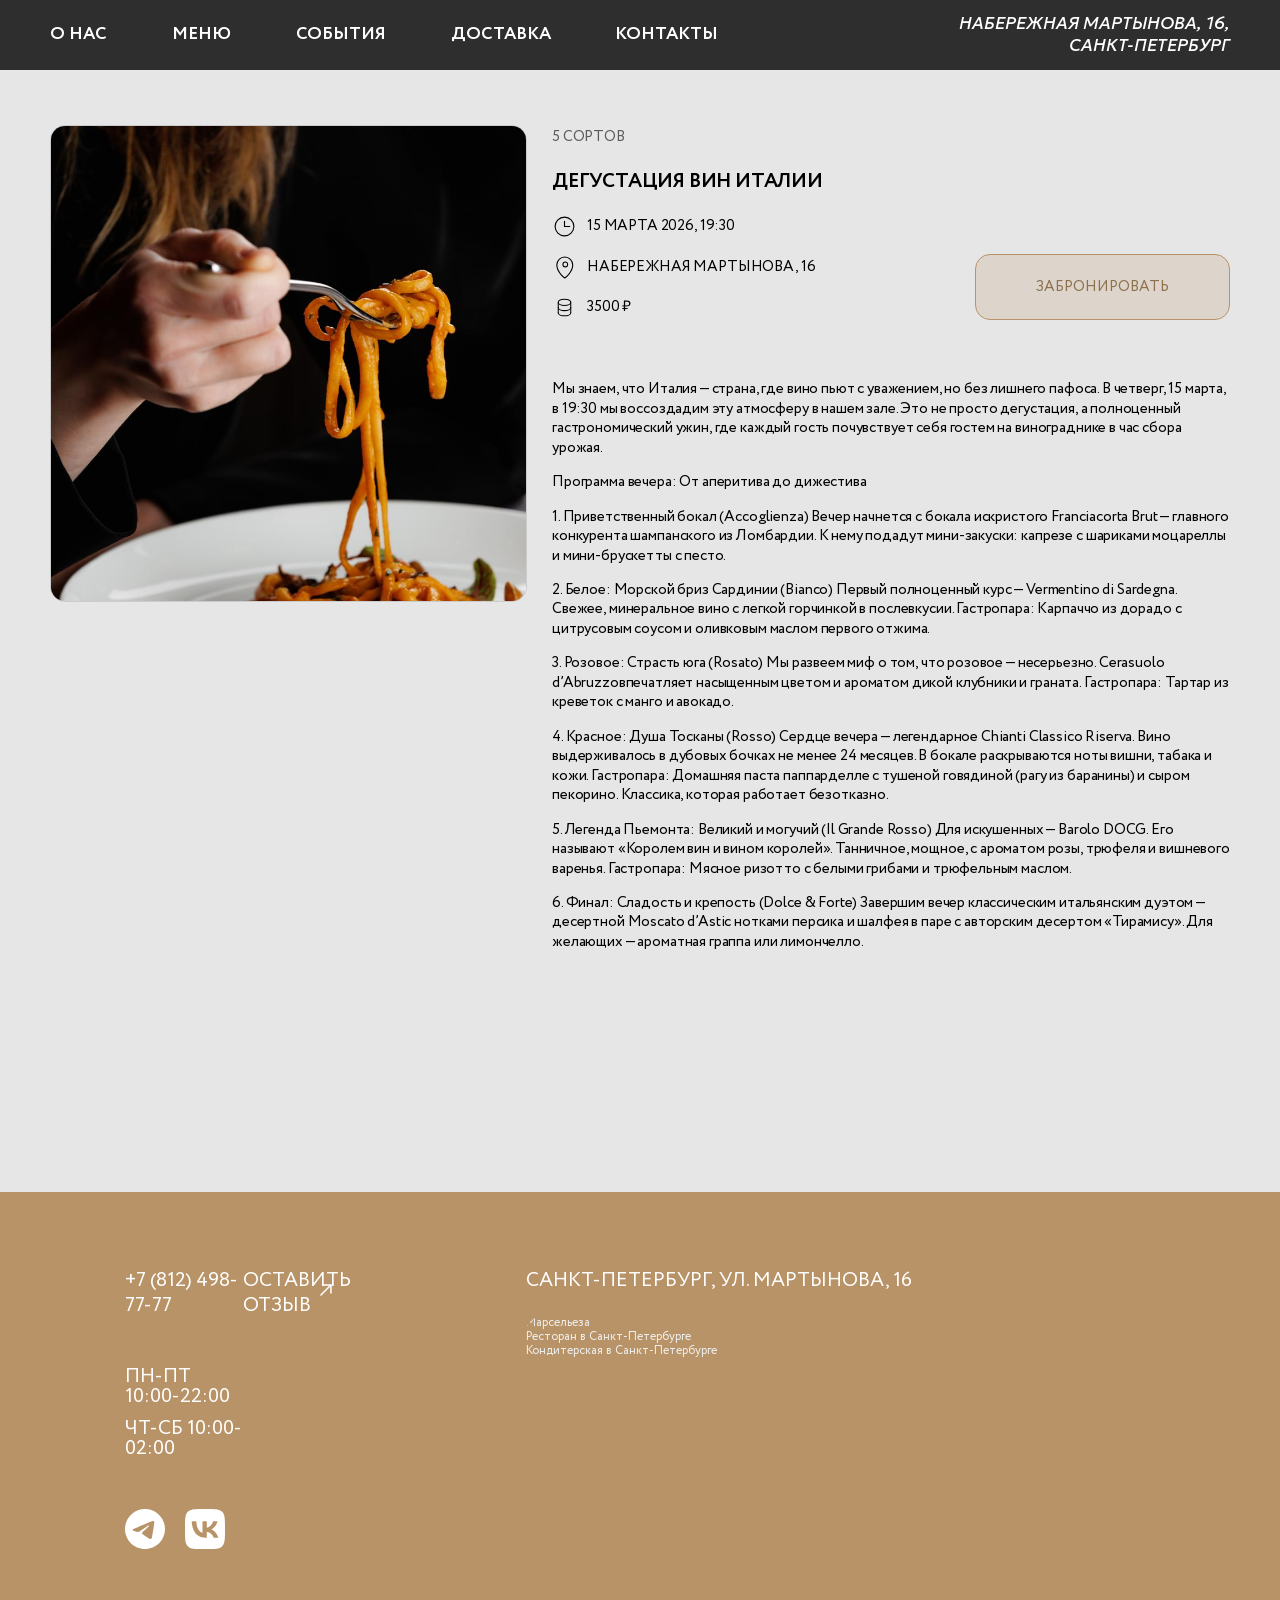
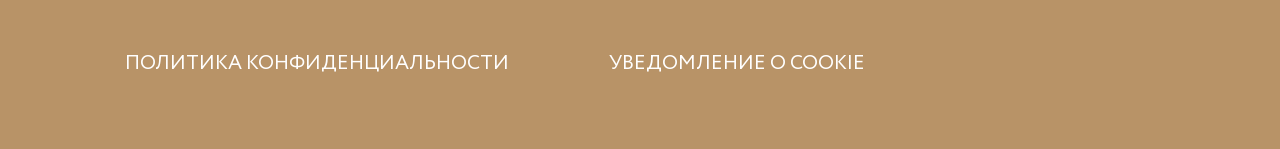
==== event.html @ 3af8a1fd "feature: event page" ====
<!DOCTYPE html>
<html lang="ru">
<head>
    <meta charset="UTF-8"/>
    <meta name="viewport" content="width=device-width, initial-scale=1.0"/>
    <title>La Marsellaise</title>

    <link rel="stylesheet" href="./assets/libs/swiper/swiper-bundle.min.css"/>
    <link rel="stylesheet" href="./style.css"/>
</head>
<body>

<header class="scrolled">
    <div class="header container">
        <nav class="header__btns">
            <a href="#about" class="header__link">О нас</a>
            <a href="#menu" class="header__link">Меню</a>
            <a href="#events" class="header__link">События</a>
            <a href="tel:+78124987777" class="header__link">Доставка</a>
            <a href="#book" class="header__link">Контакты</a>
        </nav>
        <div class="header__contact">
            <a href="https://yandex.ru/maps/-/CLWCRCiI" target="_blank" rel="noopener" class="header__contact-link">
                Набережная Мартынова, 16,
            </a>
            <a href="https://yandex.ru/maps/-/CLWCRCiI" target="_blank" rel="noopener" class="header__contact-link">
                Санкт-Петербург
            </a>
        </div>
    </div>
</header>
<main>
    <section class="singleEvent container section">
        <div class="grid">
            <div class="singleEvent__img">
                <img src="./assets/images/menu.jpg" alt="Дегустация вин Италии">
            </div>
            <div class="singleEvent__content">
                <h2 class="singleEvent__subtitle">5 cортов</h2>
                <h1 class="singleEvent__title">Дегустация вин Италии</h1>
                <div class="singleEvent__info">
                    <ul class="singleEvent__list">
                        <li class="singleEvent__item">
                            <div class="singleEvent__icon">
                                <img src="./assets/images/time.svg" alt="">
                            </div>
                            <p class="singleEvent__param">15 марта 2026, 19:30</p>
                        </li>
                        <li class="singleEvent__item">
                            <div class="singleEvent__icon">
                                <img src="./assets/images/location.svg" alt="">
                            </div>
                            <p class="singleEvent__param">Набережная Мартынова, 16</p>
                        </li>
                        <li class="singleEvent__item">
                            <div class="singleEvent__icon">
                                <img src="./assets/images/price.svg" alt="">
                            </div>
                            <p class="singleEvent__param">3500 ₽</p>
                        </li>
                    </ul>
                    <a href=""
                       class="singleEvent__book btn">ЗАБРОНИРОВАТЬ</a>
                </div>

                <p class="singleEvent__description">Мы знаем, что Италия — страна, где вино пьют с уважением, но без
                    лишнего пафоса. В четверг, 15 марта, в 19:30 мы воссоздадим эту атмосферу в нашем зале. Это не
                    просто дегустация, а полноценный гастрономический ужин, где каждый гость почувствует себя гостем на
                    винограднике в час сбора урожая.</p>
                <p class="singleEvent__description">Программа вечера: От аперитива до дижестива</p>
                <p class="singleEvent__description">1. Приветственный бокал (Accoglienza) Вечер начнется с бокала
                    искристого Franciacorta Brut —
                    главного конкурента шампанского из Ломбардии. К нему подадут мини-закуски: капрезе с шариками
                    моцареллы и мини-брускетты с песто.</p>
                <p class="singleEvent__description">2. Белое: Морской бриз Сардинии (Bianco) Первый полноценный курс
                    — Vermentino di Sardegna. Свежее,
                    минеральное вино с легкой горчинкой в послевкусии. Гастропара: Карпаччо из дорадо с цитрусовым
                    соусом и оливковым маслом первого отжима.</p>
                <p class="singleEvent__description">3. Розовое: Страсть юга (Rosato) Мы развеем миф о том, что розовое —
                    несерьезно. Cerasuolo
                    d’Abruzzoвпечатляет насыщенным цветом и ароматом дикой клубники и граната. Гастропара: Тартар из
                    креветок с манго и авокадо.</p>
                <p class="singleEvent__description">4. Красное: Душа Тосканы (Rosso) Сердце вечера — легендарное Chianti
                    Classico Riserva. Вино
                    выдерживалось в дубовых бочках не менее 24 месяцев. В бокале раскрываются ноты вишни, табака и
                    кожи. Гастропара: Домашняя паста паппарделле с тушеной говядиной (рагу из баранины) и сыром
                    пекорино. Классика, которая работает безотказно.</p>
                <p class="singleEvent__description">5. Легенда Пьемонта: Великий и могучий (Il Grande Rosso) Для
                    искушенных — Barolo DOCG. Его называют
                    «Королем вин и вином королей». Танничное, мощное, с ароматом розы, трюфеля и вишневого
                    варенья. Гастропара: Мясное ризотто с белыми грибами и трюфельным маслом.</p>
                <p class="singleEvent__description">6. Финал: Сладость и крепость (Dolce & Forte) Завершим вечер
                    классическим итальянским дуэтом —
                    десертной Moscato d’Astiс нотками персика и шалфея в паре с авторским десертом «Тирамису». Для
                    желающих — ароматная граппа или лимончелло.</p>
            </div>
        </div>
    </section>
</main>
<footer>
    <div class="footer container grid">
        <div class="footer__info">
            <div class="footer__info-block">
                <div class="footer__phone">
                    <a href="tel:+78124987777">+7 (812) 498-77-77</a>
                </div>
                <p class="footer__time">пн-пт 10:00-22:00</p>
                <p class="footer__time last">чт-сб 10:00-02:00</p>
                <div class="footer__social">
                    <div>
                        <img src="./assets/images/tg.svg" alt="Телеграм">
                    </div>
                    <div>
                        <img src="./assets/images/vk.svg" alt="ВК">
                    </div>
                </div>
            </div>
            <div class="footer__review">
                <a href="" class="footer__review-link">оставить отзыв</a>
            </div>
        </div>
        <div class="footer__map">
            <div class="footer__address">
                <a href="">Санкт-Петербург, ул. Мартынова, 16</a>
            </div>
            <div class="footer__y-map">
                <div style="position:relative;overflow:hidden;width: 100%"><a
                        href="https://yandex.ru/maps/org/marselyeza/1046329109/?utm_medium=mapframe&utm_source=maps"
                        style="color:#eee;font-size:12px;position:absolute;top:0px;">Марсельеза</a><a
                        href="https://yandex.ru/maps/2/saint-petersburg/category/restaurant/184106394/?utm_medium=mapframe&utm_source=maps"
                        style="color:#eee;font-size:12px;position:absolute;top:14px;">Ресторан в Санкт‑Петербурге</a><a
                        href="https://yandex.ru/maps/2/saint-petersburg/category/confectionary/184108017/?utm_medium=mapframe&utm_source=maps"
                        style="color:#eee;font-size:12px;position:absolute;top:28px;">Кондитерская в
                    Санкт‑Петербурге</a>
                    <iframe src="https://yandex.ru/map-widget/v1/?ll=30.260820%2C59.974401&mode=search&oid=1046329109&ol=biz&z=17.01"
                            width="100%" height="100%" frameborder="1" allowfullscreen="true"
                            style="position:relative;"></iframe>
                </div>
            </div>
        </div>
        <div class="footer__sub">
            <a href="" class="footer__doc">Политика конфиденциальности</a>
            <a href="" class="footer__doc">уведомление о cookie</a>
        </div>
    </div>
</footer>
</body>
</html>
---- style.css ----
/* Шрифты */
@font-face {
    font-family: 'Circe';
    src: url('./assets/fonts/circe_bold.eot'); /* IE 9 Compatibility Mode */
    src: url('./assets/fonts/circe_bold.eot?#iefix') format('embedded-opentype'), /* IE < 9 */ url('./assets/fonts/circe_bold.woff2') format('woff2'), /* Super Modern Browsers */ url('./assets/fonts/circe_bold.woff') format('woff');
    font-weight: bold;
    font-style: normal;
    font-display: swap;
}

@font-face {
    font-family: 'Circe';
    src: url('./assets/fonts/circe_light.eot'); /* IE 9 Compatibility Mode */
    src: url('./assets/fonts/circe_light.eot?#iefix') format('embedded-opentype'), /* IE < 9 */ url('./assets/fonts/circe_light.woff2') format('woff2'), /* Super Modern Browsers */ url('./assets/fonts/circe_light.woff') format('woff');
    font-weight: 300;
    font-style: normal;
    font-display: swap;
}

@font-face {
    font-family: 'Circe';
    src: url('./assets/fonts/circe.eot'); /* IE 9 Compatibility Mode */
    src: url('./assets/fonts/circe.eot?#iefix') format('embedded-opentype'), /* IE < 9 */ url('./assets/fonts/circe.woff2') format('woff2'), /* Super Modern Browsers */ url('./assets/fonts/circe.woff') format('woff');
    font-weight: normal;
    font-style: normal;
    font-display: swap;
}

@font-face {
    font-family: 'Geologica';
    src: url('./assets/fonts/geologica-italic.eot'); /* IE 9 Compatibility Mode */
    src: url('./assets/fonts/geologica-italic.eot?#iefix') format('embedded-opentype'), /* IE < 9 */ url('./assets/fonts/geologica-italic.woff2') format('woff2'), /* Super Modern Browsers */ url('./assets/fonts/geologica-italic.woff') format('woff');
    font-weight: normal;
    font-style: italic;
    font-display: swap;
}

/* Сброс стилей */
* {
    padding: 0;
    margin: 0;
    border: 0;
}

*,
*:before,
*:after {
    -moz-box-sizing: border-box;
    -webkit-box-sizing: border-box;
    box-sizing: border-box;
}

:focus,
:active {
    outline: none;
}

a:focus,
a:active {
    outline: none;
}

nav,
footer,
header,
aside {
    display: block;
}

html,
body {
    height: 100%;
    width: 100%;
    font-size: 100%;
    line-height: 1;
    -ms-text-size-adjust: 100%;
    -moz-text-size-adjust: 100%;
    -webkit-text-size-adjust: 100%;
}

input,
button,
textarea {
    font-family: inherit;
}

input::-ms-clear {
    display: none;
}

button {
    cursor: pointer;
}

button::-moz-focus-inner {
    padding: 0;
    border: 0;
}

a,
a:visited {
    text-decoration: none;
}

a:hover {
    text-decoration: none;
}

ul li {
    list-style: none;
}

img {
    vertical-align: top;
}

h1,
h2,
h3,
h4,
h5,
h6 {
    font-size: inherit;
    font-weight: inherit;
}

a {
    color: inherit;
}

/* Базовые стили */
:root {
    font-synthesis: none;
    text-rendering: optimizeLegibility;
    -webkit-font-smoothing: antialiased;
    -moz-osx-font-smoothing: grayscale;
}

html {
    font-size: 20px;
    line-height: normal;
    -webkit-text-size-adjust: 100%;
    overflow-y: scroll;
    scroll-behavior: smooth;
}

@media (max-width: 1800px) {
    html {
        font-size: 20px;
    }
}

@media (max-width: 1400px) {
    html {
        font-size: 1.95vw;
    }
}

@media (max-width: 1024px) {
    html {
        font-size: 2.6vw;
    }
}

@media (max-width: 768px) {
    html {
        font-size: 5.33vw;
    }
}

@media (max-width: 1800px) {
}

@media (max-width: 1400px) {
}

@media (max-width: 1024px) {
}

@media (max-width: 768px) {
}

body {
    background-color: #e6e6e6;
    color: #000;
    font-family: "Circe", sans-serif;
    scrollbar-gutter: stable;
}

.container {
    max-width: 84rem;
    margin: 0 auto;
}

@media (max-width: 1800px) {
    .container {
        max-width: 64rem;
    }
}

@media (max-width: 1400px) {
    .container {
        max-width: none;
        margin: 0;
        padding: 0 2rem;
    }
}

@media (max-width: 768px) {
    .container {
        padding: 0 .8rem;
    }
}

.section {
    margin-bottom: 9rem;
}

@media (max-width: 768px) {
    .section {
        margin-bottom: 7rem;
    }
}

.grid {
    display: grid;
    grid-template-columns: repeat(8, 1fr);
    column-gap: 1rem;
}

@media (max-width: 1400px) {
    .grid {
        column-gap: .8rem;
    }
}

@media (max-width: 768px) {
    .grid {
        grid-template-columns: repeat(4, 1fr);
        column-gap: .4rem;
    }
}

.gold {
    color: #b89367;
}

.title {
    font-weight: 700;
    font-size: 1.6rem;
    line-height: 100%;
    text-transform: uppercase;
    color: #000;
    margin-bottom: 2rem;
}

@media (max-width: 1800px) {
    .title {
        font-size: 1.2rem;
    }
}

@media (max-width: 1400px) {
    .title {
        font-size: 1rem;
    }
}

@media (max-width: 1024px) {
    .title {
        font-size: .8rem;
        margin-bottom: 1.2rem;
    }
}

@media (max-width: 768px) {
    .title {
        grid-column: 1/-1;
    }
}


img {
    width: 100%;
    height: 100%;
    object-fit: contain;
}

svg {
    width: 100%;
    height: auto;
}

main {
    overflow: hidden;
}

[id] {
    scroll-margin-top: 5rem;
}

@keyframes appearHeader {
    from {
        transform: translateY(-100%);
    }
    to {
        transform: translateY(0);
    }
}

@keyframes appearLogo {
    from {
        opacity: 0;
    }
    to {
        opacity: 1;
    }
}

@keyframes appearBtn {
    from {
        opacity: 0;
        transform: translateY(100%);
    }
    to {
        opacity: 1;
        transform: translateY(0);
    }
}

@keyframes appearMobile {
    from {
        transform: translateX(200%);
    }
    to {
        transform: translateX(0);
    }
}

/* Шапка */
header {
    position: fixed;
    width: 100%;
    top: 0;
    overflow: hidden;
    z-index: 1;
    transform: translateY(-100%);
    transition: background-color 0.2s;
    animation: appearHeader 0.5s ease 0.5s forwards;
}

header.scrolled {
    background: rgba(0, 0, 0, 0.8);
    z-index: 2;
}

header.scrolled .header {
    padding-top: 0.8rem;
    padding-bottom: 0.8rem;
    align-items: center;
}

@media (max-width: 1800px) {
    header.scrolled .header {
        padding-top: 0.6rem;
        padding-bottom: 0.6rem;
    }
}

@media (max-width: 768px) {
    header.scrolled .header {
        padding-top: 0.4rem;
        padding-bottom: 0.4rem;
    }
}

.header {
    padding-top: 1.2rem;
    padding-bottom: 1.2rem;
    display: flex;
    align-items: flex-start;
    justify-content: space-between;
    transition: padding 0.2s;
}

.header__btns {
    display: flex;
    align-items: center;
    gap: 3.5rem;
}

@media (max-width: 1800px) {
    .header__btns {
        gap: 2.6rem;
    }
}

@media (max-width: 1024px) {
    .header__btns {
        gap: 1.6rem;
    }
}

@media (max-width: 768px) {
    .header__btns {
        gap: .6rem;
        justify-content: space-between;
        width: 100%;
    }
}

.header__link:hover,
.header__contact-link:hover {
    color: #b89367;
}

.header__link,
.header__contact-link {
    display: block;
    color: #fff;
    font-size: 1rem;
    text-transform: uppercase;
    font-weight: 700;
    transition: color 0.2s;
}

.header__contact-link {
    font-weight: 400;
    font-family: 'Geologica', sans-serif;
    font-style: italic;
}

@media (max-width: 1800px) {
    .header__link,
    .header__contact-link {
        font-size: 0.7rem;
    }
}

@media (max-width: 1024px) {
    .header__link,
    .header__contact-link {
        font-size: 0.6rem;
    }
}

.header__contact {
    display: flex;
    flex-direction: column;
    align-items: flex-end;
    gap: 0.2rem;
}

@media (max-width: 768px) {
    .header__contact {
        display: none;
    }
}

/* Первый экран */
.screen {
    height: 100vh;
    position: relative;
    overflow: hidden;
}

.screen__container {
    display: flex;
    flex-direction: column;
    justify-content: center;
    align-items: center;
    gap: 2rem;
    position: absolute;
    width: 100%;
    height: 100%;
}

@media (max-width: 1800px) {
    .screen__container {
        gap: 1.2rem;
    }
}

.screen__bg {
    position: absolute;
    width: 100%;
    height: 100%;
    background: #000;
}

.screen__bg img {
    object-fit: cover;
}

.screen__logo {
    width: 20.5rem;
    opacity: 0;
    animation: appearLogo 1s ease 1s forwards;
}

@media (max-width: 1024px) {
    .screen__logo {
        width: 14.5rem;
    }
}

.screen__subtitle, .screen__time {
    width: 20.5rem;
    font-weight: 400;
    font-size: .8rem;
    line-height: 150%;
    letter-spacing: 0.01em;
    text-transform: uppercase;
    text-align: center;
    color: #fff;
    opacity: 0;
    animation: appearLogo 1s ease 1s forwards;
}

@media (max-width: 1800px) {
    .screen__subtitle, .screen__time {
        font-size: .6rem;
    }
}

@media (max-width: 1024px) {
    .screen__subtitle, .screen__time {
        width: 14.5rem;
    }
}

.screen__time-block {
    display: flex;
    flex-direction: column;
    align-items: center;
    gap: .2rem;
}

.screen__btn:hover {
    color: rgba(255, 255, 255, 0.8);
    border-color: rgba(255, 255, 255, 0.8);
}

.screen__btn:active {
    color: #7e7e7e;
    border-color: #7e7e7e;
}

.screen__btn {
    display: block;
    color: #fff;
    padding: .7rem 2.4rem;
    border-radius: 0.6rem;
    border: 1px solid #fff;
    -webkit-backdrop-filter: blur(10px);
    backdrop-filter: blur(10px);
    font-size: .6rem;
    font-style: normal;
    font-weight: 400;
    line-height: normal;
    text-transform: uppercase;
    opacity: 0;
    cursor: pointer;
    animation: appearLogo 1s ease 1s forwards;
    transition: color 0.2s, border-color 0.2s;
}

@media (max-width: 1800px) {
    .screen__btn {
        border-radius: 0.4rem;
        padding: 0.6rem 1.2rem;
        font-size: 0.7rem;
    }
}

@media (max-width: 1024px) {
    .screen__btn {
        font-size: 0.6rem;
    }
}

.screen__down-block {
    position: absolute;
    width: 100%;
    bottom: 0;
    display: flex;
    align-items: flex-end;
    justify-content: space-between;
    padding: 2rem calc((100% - 84rem) * 0.5);
    opacity: 0;
    transform: translateY(100%);
    animation: appearBtn 0.5s ease 1.5s forwards;
}

@media (max-width: 1800px) {
    .screen__down-block {
        padding: 2rem calc((100% - 64rem) * 0.5);
    }
}

@media (max-width: 1400px) {
    .screen__down-block {
        padding: 1rem 2rem;
    }
}

@media (max-width: 768px) {
    .screen__down-block {
        padding: 1rem .8rem;
    }
}

.screen__socials {
    display: flex;
    align-items: center;
    gap: 1rem;
}

@media (max-width: 1800px) {
}

@media (max-width: 1400px) {
    .screen__socials {
        gap: .8rem;
    }
}

@media (max-width: 1024px) {
    .screen__socials {
        gap: .6rem;
    }
}

.screen__socials-item {
    display: block;
    width: 1.6rem;
    height: 1.6rem;
}

@media (max-width: 1400px) {
    .screen__socials-item {
        width: 1.2rem;
        height: 1.2rem;
    }
}

.screen__info {
    display: none;
}

@media (max-width: 768px) {
    .screen__info {
        display: flex;
        flex-direction: column;
        align-items: flex-end;
        gap: 0.2rem;
    }
}

/*Описание*/
.description__text {
    grid-column: 2/8;
    font-weight: 700;
    font-size: 1.6rem;
    line-height: 170%;
    text-transform: uppercase;
    text-align: center;
    color: #000;
}

@media (max-width: 1800px) {
    .description__text {
        font-size: 1.2rem;
    }
}

@media (max-width: 1400px) {
    .description__text {
        font-size: 1rem;
    }
}

@media (max-width: 1024px) {
    .description__text {
        font-size: .8rem;
    }
}

@media (max-width: 768px) {
    .description__text {
        grid-column: 1/-1;
    }
}

/*Меню*/

.menu__list {
    display: grid;
    grid-template-columns: repeat(5, 1fr);
    grid-template-rows: 24rem;
    gap: 1rem;
}

.menu__item {
    display: flex;
    align-items: flex-end;
    gap: 1rem;
    height: 100%;
    overflow: hidden;
    position: relative;
}

.menu__item-img img {
    object-fit: cover;
}

.menu__item-img {
    display: block;
    position: absolute;
    top: 0;
    left: 0;
    width: 100%;
    overflow: hidden;
    border-radius: 0.6rem;
    height: 21.4rem;
    transition: height 0.2s;
}

.menu__item-name {
    font-weight: 400;
    font-size: 1rem;
    line-height: 160%;
    text-transform: uppercase;
    transition: color 0.2s;
}

.menu__item-name:hover {
    color: #b89367;
}

.menu__item-img:hover {
    height: 24rem;
}

@media (max-width: 1800px) {
    .menu__list {
        grid-template-rows: 18rem;
    }

    .menu__item-img {
        height: 15.7rem;
    }

    .menu__item-img:hover {
        height: 18rem;
    }
}

@media (max-width: 1400px) {
    .menu__list {
        grid-template-rows: 14.2rem;
        gap: .8rem;
    }

    .menu__item {
        gap: .8rem;
    }

    .menu__item-img {
        height: 12.5rem;
    }

    .menu__item-name {
        font-size: .8rem;
    }

    .menu__item-img:hover {
        height: 14.2rem;
    }
}

@media (max-width: 1024px) {
    .menu__list {
        grid-template-rows: 11.8rem;
        gap: .4rem;
    }

    .menu__item {
        gap: .4rem;
    }

    .menu__item-img {
        height: 10rem;
    }

    .menu__item-name {
        font-size: .6rem;
    }

    .menu__item-img:hover {
        height: 11.8rem;
    }
}

@media (max-width: 768px) {
    .menu__list {
        grid-template-columns: repeat(2, 1fr);
        grid-template-rows: repeat(3, 12.5rem);
        column-gap: .4rem;
        row-gap: 1.2rem;
    }

    .menu__item-img {
        height: 11rem;
    }

    .menu__item-name:hover {
        color: #000;
    }

    .menu__item-img:hover {
        height: 11rem;
    }

    .menu__item.last {
        grid-column: 1/-1;
    }
}

/* Блок События */
.events .title {
    cursor: pointer;
    transition: color 0.2s;
    margin-bottom: 0;
}

.events .title:hover {
    color: #b89367;
}

.swiper-events, .swiper-sales {
    overflow: hidden;
    padding: 2rem 0 4rem;
}


.events__slider {
    position: relative;
    padding: 0 calc(2.4rem + 24px);
    display: none;
}

.events__slider.active {
    display: block;
}

.events__btns {
    display: flex;
    align-items: flex-start;
    gap: 2.4rem;
    justify-content: center;
}

.events__btns .title.active {
    color: #b89367;
    border-bottom: 2px solid #b89367;
    padding-bottom: .5rem;
}

.events__slider .events__btn.swiper-button-prev,
.events__slider .events__btn.swiper-button-next {
    position: absolute;
    top: 50%;
    cursor: pointer;
    display: block;
    width: 2.4rem;
    height: 2.4rem;
    padding: 0.7rem;
    margin: 0;
    z-index: 0;
    border-radius: 12px;
    background: rgba(184, 147, 103, 0.2);
    border: 1px solid rgba(184, 147, 103, 0.5);
}

.events__btn .swiper-navigation-icon {
    display: none;
}

.events__slider .events__btn.swiper-button-next {
    left: auto;
    right: 0;
    transform: translate(0, -50%);
}

.events__slider .events__btn.swiper-button-prev {
    right: auto;
    left: 0;
    transform: translate(0, -50%);
}

.events__slider .events__btn.swiper-button-next img {
    transform: rotate(180deg);
}

.events__slider .events__btn.swiper-button-next.swiper-button-disabled,
.events__slider .events__btn.swiper-button-prev.swiper-button-disabled {
    opacity: .6;
}

.events__slide-holder {
    border-radius: 0.6rem;
    background: rgba(203, 203, 204, 0.2);
    display: grid;
    grid-template-rows: 10rem 7rem;
    gap: 1rem;
    overflow: hidden;
    box-shadow: 0 0 12px 2px rgba(0, 0, 0, 0.1);
}

.events__img {
    width: 100%;
    height: 100%;
    overflow: hidden;
}

.events__img img {
    object-fit: cover;
}

.events__content {
    display: flex;
    flex-direction: column;
    gap: 0.6rem;
    padding: 0 .6rem .6rem;
}

.events__name {
    font-weight: 700;
    font-size: .8rem;
    text-transform: uppercase;
}

.events__description {
    font-size: 0.7rem;
    font-weight: 300;
    opacity: 0.8;
}

.events__footer {
    display: flex;
    align-items: baseline;
    justify-content: space-between;
    margin-top: auto;
}

.events__date,
.events__link {
    font-size: 0.7rem;
    color: #b89367;
    display: block;
}

.events__link:hover,
.events__link:visited {
    text-decoration: underline;
}

.events__link {
    text-decoration: underline;
    text-underline-offset: 0.15rem;
    cursor: pointer;
}

@media (max-width: 1800px) {
    .events__slide-holder {
        grid-template-rows: 10rem 10rem;
    }
}

@media (max-width: 1400px) {
}

@media (max-width: 1024px) {
    .swiper-events, .swiper-sales {
        padding: 1.2rem 0;
    }

    .events__btns .title.active {
        padding-bottom: .4rem;
    }

    .events__slide-holder {
        grid-template-rows: 10rem 7rem;
    }

    .events__name {
        font-size: .7rem;
    }

    .events__description {
        font-size: 0.6rem;
    }

    .events__date,
    .events__link {
        font-size: 0.6rem;

    }

    .events__slider .events__btn.swiper-button-prev,
    .events__slider .events__btn.swiper-button-next {
        width: 2rem;
        height: 2rem;
        padding: 0.5rem;
    }

    .events__slider {
        padding: 0 calc(2rem + 12px);
    }
}

@media (max-width: 769px) {
    .events__slide-holder {
        grid-template-rows: 10rem 10rem;
    }
}

/*Интерьер*/
.interrior .swiper-interrior {
    overflow: hidden;
}

.interrior .swiper-slide {
    display: flex;
    align-items: center;
    justify-content: center;
    height: 11.5rem;
    border-radius: 12px;
    overflow: hidden;
    transition: width 0.4s ease, height 0.4s ease;
}

.interrior .swiper-slide > img {
    object-fit: cover;
}


.interrior .swiper-slide-active {
    height: 17rem;
}

.interrior .swiper-wrapper {
    height: 17rem;
    align-items: center;
    margin-bottom: 1.2rem;
}

.interrior .about__buttons {
    display: flex;
    position: static;
    align-items: center;
    justify-content: center;
    gap: 1.2rem;
}

.interrior .events__btn.swiper-button-prev,
.interrior .events__btn.swiper-button-next {
    position: static;
    cursor: pointer;
    display: block;
    width: 2.4rem;
    height: 2.4rem;
    padding: 0.7rem;
    margin: 0;
    z-index: 0;
    border-radius: 12px;
    background: rgba(184, 147, 103, 0.2);
    border: 1px solid rgba(184, 147, 103, 0.5);
}

.interrior .swiper-navigation-icon {
    display: none;
}

.interrior .swiper-button-next > img {
    transform: rotateZ(180deg);
}

.interrior__about {
    align-items: center;
}

.interrior__text {
    grid-column: 1/4;
    padding-right: 6rem;
    font-weight: 400;
    font-size: .9rem;
    line-height: 160%;
    text-transform: uppercase;
    color: #000;
    opacity: .8;
}

.interrior .events__btn.swiper-button-prev {
    justify-self: end;
}

.interrior.swiper-button-prev {
}

@media (max-width: 1800px) {

    .interrior .swiper-slide {
        height: 10rem;
    }

    .interrior .swiper-slide-active {
        height: 14rem;
    }

    .interrior .swiper-wrapper {
        height: 14rem;
    }

    .interrior__text {
        font-size: .7rem;
        padding-right: 4rem;
    }
}

@media (max-width: 1400px) {

    .interrior .swiper-slide {
        height: 7rem;
    }

    .interrior .swiper-slide-active {
        height: 10rem;
    }

    .interrior .swiper-wrapper {
        height: 10rem;
        margin-bottom: 0.8rem;
    }

    .interrior .events__btn.swiper-button-prev,
    .interrior .events__btn.swiper-button-next {
        width: 2rem;
        height: 2rem;
        padding: 0.6rem;
    }

    .interrior__text {
        padding-right: 0;
    }
}

@media (max-width: 1024px) {
    .interrior .swiper-wrapper {
        margin-bottom: 1.2rem;
    }

    .interrior .swiper-slide {
        height: 5.5rem;
    }

    .interrior .swiper-slide-active {
        height: 8rem;
    }

    .interrior .swiper-wrapper {
        height: 8rem;
    }

    .interrior__text {
        padding-top: 1.2rem;
        font-size: .6rem;
    }
}

@media (max-width: 768px) {
    .interrior__text {
        order: 1;
        grid-column: 1/-1;
    }

    .interrior .events__btn.swiper-button-prev {
        grid-column: 2/3
    }

    .interrior .events__btn.swiper-button-next {
        grid-column: 3/4
    }
}

/*Банкет*/
.banket {
    row-gap: 2rem;
}

.banket__title {
    grid-column: 1/5;
    margin-bottom: 0;
}

.banket__text {
    grid-column: 5/-1;
    font-weight: 400;
    font-size: 1rem;
    line-height: 160%;
    text-transform: uppercase;
    opacity: 0.8;
}

.banket__link {
    display: block;
    overflow: hidden;
    aspect-ratio: 1.5/1;
    border-radius: 0.6rem;
    position: relative;
}

.banket__link img {
    object-fit: cover;
}

.banket__link.left {
    grid-column: 1/5;
}

.banket__link-text {
    position: absolute;
    top: 50%;
    left: 50%;
    transform: translate(-50%, -50%);
    font-weight: 400;
    font-size: 1.6rem;
    color: #fff;
    text-transform: uppercase;
    white-space: nowrap;
}

.banket__link.right {
    grid-column: 5/-1;
}

@media (max-width: 1800px) {
    .banket__text {
        font-size: .8rem;
    }
}

@media (max-width: 1400px) {
    .banket__text {
        font-size: .7rem;
    }

    .banket__link-text {
        font-size: 1.4rem;
    }
}

@media (max-width: 1024px) {
    .banket {
        row-gap: 1.2rem;
    }

    .banket__text {
        font-size: .6rem;
    }

    .banket__link-text {
        font-size: 1rem;
    }
}

@media (max-width: 768px) {
    .banket__title {
        grid-column: 1/-1;
    }

    .banket__text {
        grid-column: 1/-1;
    }

    .banket__link.left {
        grid-column: 1/3;
    }

    .banket__link-text {
        font-size: .6rem;
    }

    .banket__link.right {
        grid-column: 3/-1;
    }
}

/*Карта лояльности*/
.loyal {
    align-items: center;
}

.loyal__info {
    grid-column: 1/4;
    display: flex;
    flex-direction: column;
    gap: 2rem;
}

.loyal__title {
    margin-bottom: 0;
}

.loyal__text {
    font-weight: 700;
    font-size: 1rem;
    line-height: 160%;
    text-transform: uppercase;
    opacity: 0.8;
}

.loyal__doc:hover {
    text-decoration: underline;
}

.loyal__doc {
    font-weight: 400;
    font-size: .8rem;
    line-height: 160%;
    text-transform: uppercase;
    text-decoration: underline;
    text-decoration-skip-ink: none;
    text-underline-offset: 4px;
    opacity: 0.8;
    width: fit-content;
}

.loyal__card {
    grid-column: 5/-1;
    padding: 0 6rem;
}

.loyal__img {
    margin-bottom: 1rem;
    overflow: hidden;
    border-radius: 1.2rem;
    border: 1px solid rgba(184, 147, 103, 1);
}

.loyal__btn:hover {
    background: rgba(184, 147, 103, 0.5);
}

.loyal__btn {
    border: 1px solid rgba(184, 147, 103, 1);
    border-radius: 0.6rem;
    padding: 1rem 2.4rem;
    width: 100%;
    background: rgba(184, 147, 103, 0.2);
    font-weight: 400;
    font-size: .7rem;
    color: #8e704c;
    transition: background-color .2s;
}

@media (max-width: 1800px) {
    .loyal__info {
        grid-column: 1/5;
    }

    .loyal__card {
        padding: 0 4.5rem;
    }
}

@media (max-width: 1400px) {
    .loyal__info {
        grid-column: 1/5;
    }

    .loyal__text {
        font-size: 0.8rem;
    }

    .loyal__doc {
        font-size: .7rem;
    }

    .loyal__card {
        grid-column: 6/-1;
        padding: 0;
    }

    .loyal__img {
        margin-bottom: 0.8rem;
    }

    .loyal__btn {
        font-size: .6rem;
    }
}

@media (max-width: 1024px) {
    .loyal__info {
        grid-column: 1/4;
        gap: 1.2rem;
    }

    .loyal__text {
        font-size: 0.6rem;
    }

    .loyal__doc {
        font-size: .6rem;
    }

    .loyal__card {
        grid-column: 6/-1;
    }

    .loyal__btn {
        padding: 0.6rem 2.4rem;
    }
}

@media (max-width: 768px) {
    .loyal {
        row-gap: 1.2rem;
    }

    .loyal__info {
        grid-column: 1/-1;
    }

    .loyal__card {
        grid-column: 1/-1;
    }

    .loyal__btn:hover {
        background: rgba(184, 147, 103, 0.2);
    }
}

/*Бронь*/
.book__title {
    text-align: center;
}

/* Футер */
footer {
    background: #b89367;
    padding: 3rem;
    color: #fff;
}

.footer {
    row-gap: 1rem;
}

.footer__info {
    grid-column: 1 / 4;
    display: flex;
    justify-content: space-between;
}

.footer__phone a {
    font-size: .8rem;
}

.footer__phone {
    margin-bottom: 2rem;
}

.footer__social {
    display: flex;
    gap: 0.8rem;
    align-items: center;
}

.footer__social div {
    width: 1.6rem;
    height: 1.6rem;
}

.footer__time {
    font-size: .8rem;
    text-transform: uppercase;
    margin-bottom: .5rem;
}

.footer__time.last {
    margin-bottom: 2rem;
}

.footer__review-link {
    font-weight: 400;
    font-size: 0.8rem;
    text-transform: uppercase;
    position: relative;
}

.footer__review-link::after {
    content: url("./assets/images/link.svg");
    position: absolute;
    right: 0;
    top: 50%;
    transform: translate(110%, -50%);
    width: 1.2rem;
    height: 1.2rem;
}

.footer__map {
    grid-column: 5 / -1;
}

.footer__address {
    margin-bottom: 1rem;
}

.footer__address a {
    font-size: 0.8rem;
    text-transform: uppercase;
}

.footer__y-map {
    border-radius: 0.6rem;
    overflow: hidden;
}

.footer__y-map div {
    height: 15rem;
}

.footer__sub {
    grid-column: 1 / -1;
    display: flex;
    gap: 4rem;
}

.footer__doc {
    font-size: 0.8rem;
    text-transform: uppercase;
}

@media (max-width: 1400px) {
    .footer__map {
        padding-left: 2rem;
    }

    .footer__y-map div {
        height: 10.5rem;
    }
}

@media (max-width: 1024px) {
    .footer__info {
        flex-direction: column;
    }

    footer {
        padding: 1.2rem 0;
    }

    .footer {
        row-gap: 2rem;
    }

    .footer__info {
        grid-column: 1 / 3;
    }

    .footer__phone a {
        font-size: .7rem;
    }

    .footer__time {
        font-size: .7rem;
        margin-bottom: .5rem;
    }

    .footer__review-link {
        font-size: 0.7rem;
    }

    .footer__map {
        grid-column: 4/-1;
    }

    .footer__address a {
        font-size: 0.7rem;
    }

    .footer__sub {
        justify-content: space-between;
        gap: 1rem;
    }

    .footer__doc {
        font-size: 0.7rem;
    }
}

@media (max-width: 768px) {
    .footer__map {
        grid-column: 1/-1;
        padding: 0;
    }

    .footer__info {
        grid-column: 1/-1;
        flex-direction: row;
        padding-right: 2rem;
    }

    .footer__sub {
        flex-direction: column;
    }
}

/* Страница события */
.singleEvent {
    padding-top: 6rem;
}

.grid {
    display: grid;
    grid-template-columns: repeat(12, 1fr);
    gap: 1rem;
    row-gap: 3rem;
    position: relative;
}

.singleEvent__img {
    grid-column: 2 / 6;
    border: 1px solid rgba(203, 203, 204, 1);
    aspect-ratio: 1/1;
    border-radius: 0.6rem;
    overflow: hidden;
}

.singleEvent__img img {
    object-fit: cover;
}

.singleEvent__content {
    grid-column: 7 / 12;
}

.singleEvent__subtitle {
    font-size: .8rem;
    line-height: 170%;
    letter-spacing: -0.01em;
    text-transform: uppercase;
    opacity: 0.6;
    margin-bottom: 0.6rem;
}

.singleEvent__title {
    font-weight: 600;
    font-size: 1.4rem;
    line-height: 170%;
    letter-spacing: -0.01em;
    text-transform: uppercase;
    margin-bottom: 0.6rem;
}

.singleEvent__info {
    display: flex;
    gap: 0.6rem;
    justify-content: space-between;
    align-items: flex-end;
    margin-bottom: 2.4rem;
}

.singleEvent__list {
    display: flex;
    flex-direction: column;
    gap: 0.6rem;
}

.singleEvent__item {
    display: flex;
    gap: 0.4rem;
    align-items: center;
}

.singleEvent__icon {
    width: 1.2rem;
    height: 1.2rem;
}

.singleEvent__param {
    font-size: .8rem;
    line-height: 170%;
    letter-spacing: -0.01em;
    text-transform: uppercase;
}

.singleEvent__book.btn:hover {
    background: rgba(184, 147, 103, 0.5);
}

.singleEvent__book.btn {
    border: 1px solid rgba(184, 147, 103, 1);
    border-radius: 0.6rem;
    padding: 1rem 2.4rem;
    background: rgba(184, 147, 103, 0.2);
    font-weight: 400;
    font-size: .7rem;
    color: #8e704c;
    transition: background-color .2s;
}

.singleEvent__description {
    font-size: .8rem;
    line-height: 130%;
    letter-spacing: -0.01em;
    margin-bottom: 0.6rem;
}

@media (max-width: 1800px) {
    .singleEvent {
        padding-top: 5rem;
    }

    .singleEvent__img {
        grid-column: 1 / 6;
    }

    .singleEvent__content {
        grid-column: 7 / -1;
    }
}

@media (max-width: 1400px) {
    .singleEvent__content {
        grid-column: 6 / -1;
    }

    .singleEvent__subtitle {
        font-size: .6rem;
    }

    .singleEvent__title {
        font-size: .8rem;
    }

    .singleEvent__icon {
        width: 1rem;
        height: 1rem;
    }

    .singleEvent__param {
        font-size: .6rem;
    }

    .singleEvent__description {
        font-size: .6rem;
    }

    .singleEvent__book.btn {
        font-size: .6rem;
    }
}

@media (max-width: 1024px) {
    .grid {
        grid-template-columns: repeat(8, 1fr);
        gap: 0.4rem;
        row-gap: 3rem;
    }

    .singleEvent {
        padding-top: 4rem;
    }

    .singleEvent__img {
        grid-column: 1 / 4;
    }

    .singleEvent__content {
        grid-column: 4 / -1;
    }

    .singleEvent__book.btn {
        padding: 0.6rem 2.4rem;
    }
}

@media (max-width: 768px) {
    .grid {
        grid-template-columns: repeat(4, 1fr);
        gap: 0.4rem;
        row-gap: 2rem;
    }

    .singleEvent {
        padding-top: 3rem;
    }

    .singleEvent__img {
        grid-column: 1 / -1;
        aspect-ratio: 1.5/1;
    }

    .singleEvent__content {
        grid-column: 1 / -1;
    }

    .singleEvent__book.btn:hover {
        background: rgba(184, 147, 103, 0.2);
    }

    .singleEvent__book.btn {
        width: 100%;
        text-align: center;
    }

    .singleEvent__info {
        flex-direction: column;
        align-items: flex-start;
    }
}
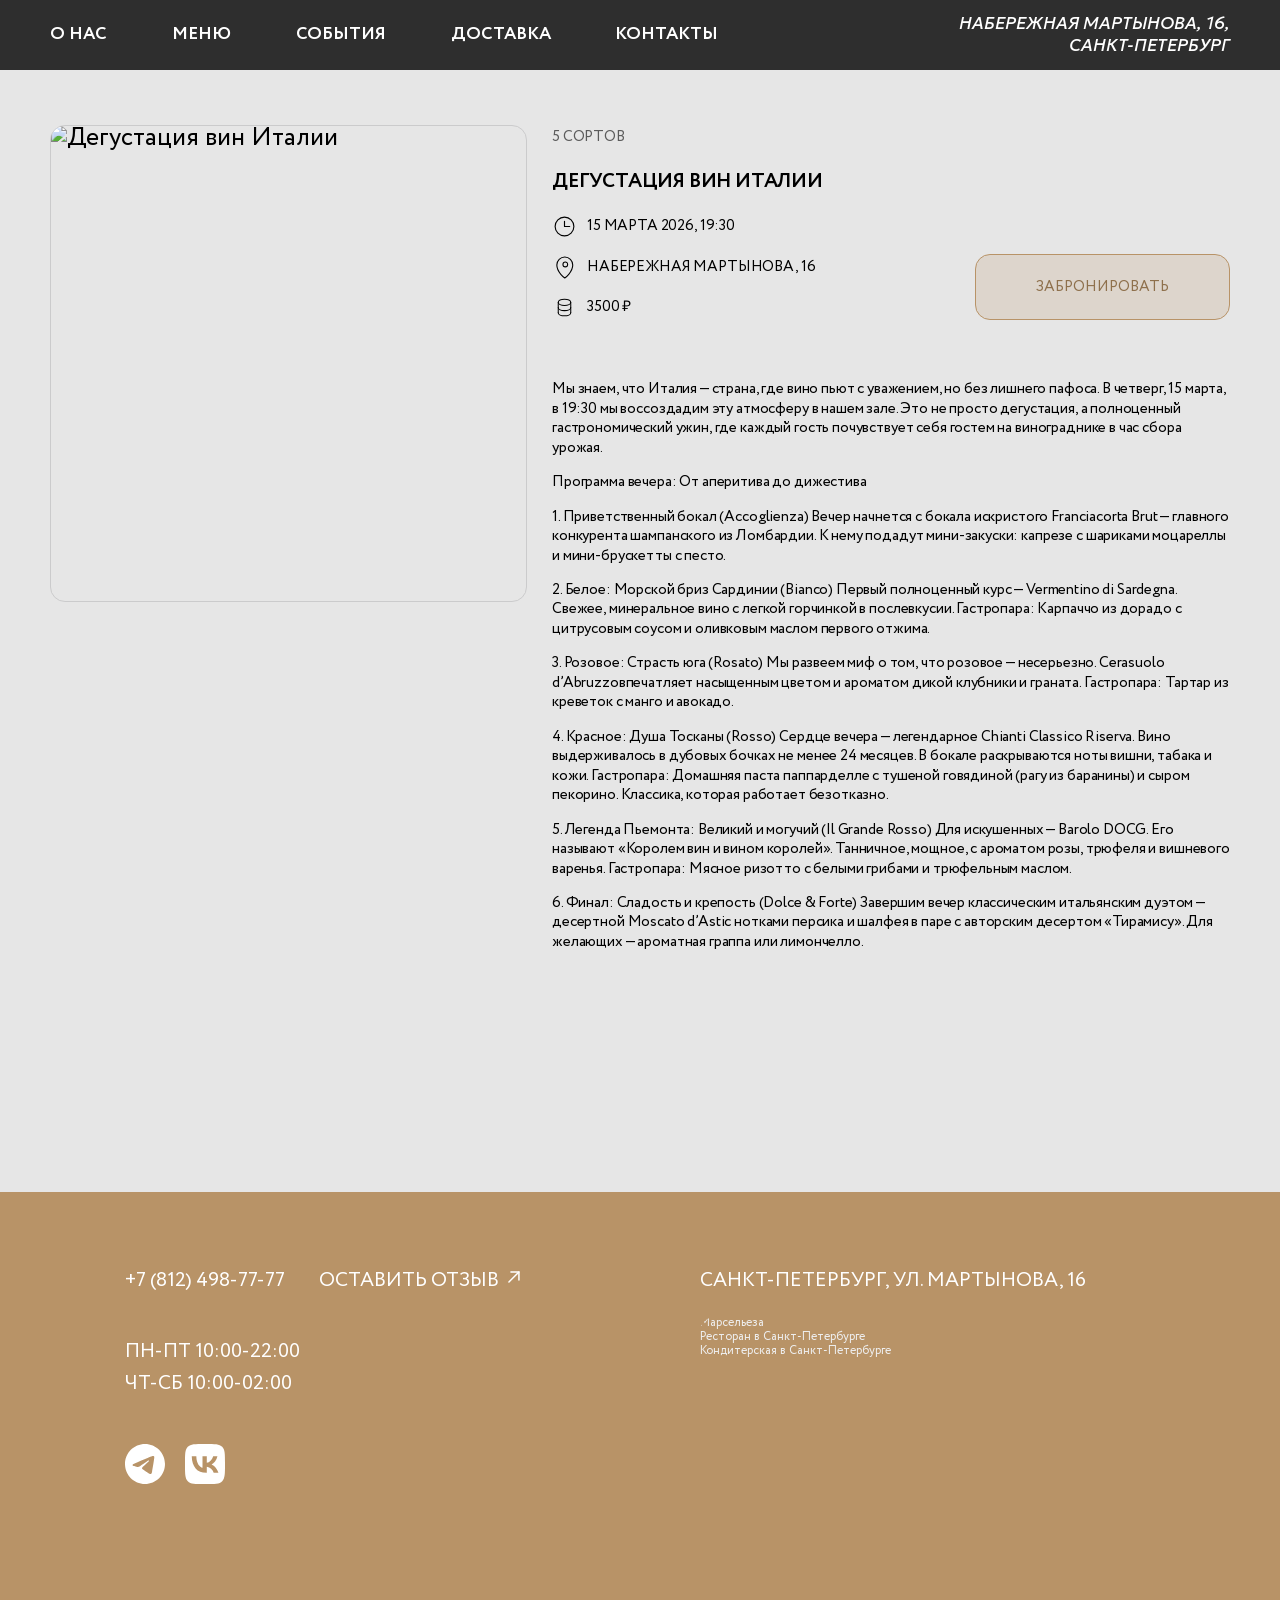
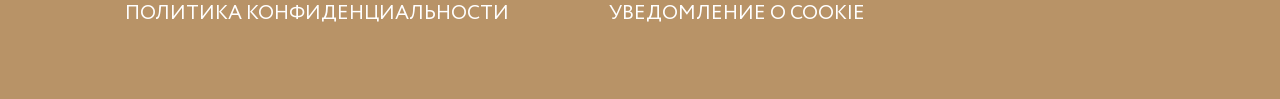
==== commit 93f9b1dc: "feature: new images" ====
--- a/event.html
+++ b/event.html
@@ -31,9 +31,9 @@
 </header>
 <main>
     <section class="singleEvent container section">
-        <div class="grid">
+        <div class="EventGrid">
             <div class="singleEvent__img">
-                <img src="./assets/images/menu.jpg" alt="Дегустация вин Италии">
+                <img src="./assets/images/menu3.jpg" alt="Дегустация вин Италии">
             </div>
             <div class="singleEvent__content">
                 <h2 class="singleEvent__subtitle">5 cортов</h2>
--- a/style.css
+++ b/style.css
@@ -1624,7 +1624,7 @@
     padding-top: 6rem;
 }
 
-.grid {
+.EventGrid {
     display: grid;
     grid-template-columns: repeat(12, 1fr);
     gap: 1rem;
